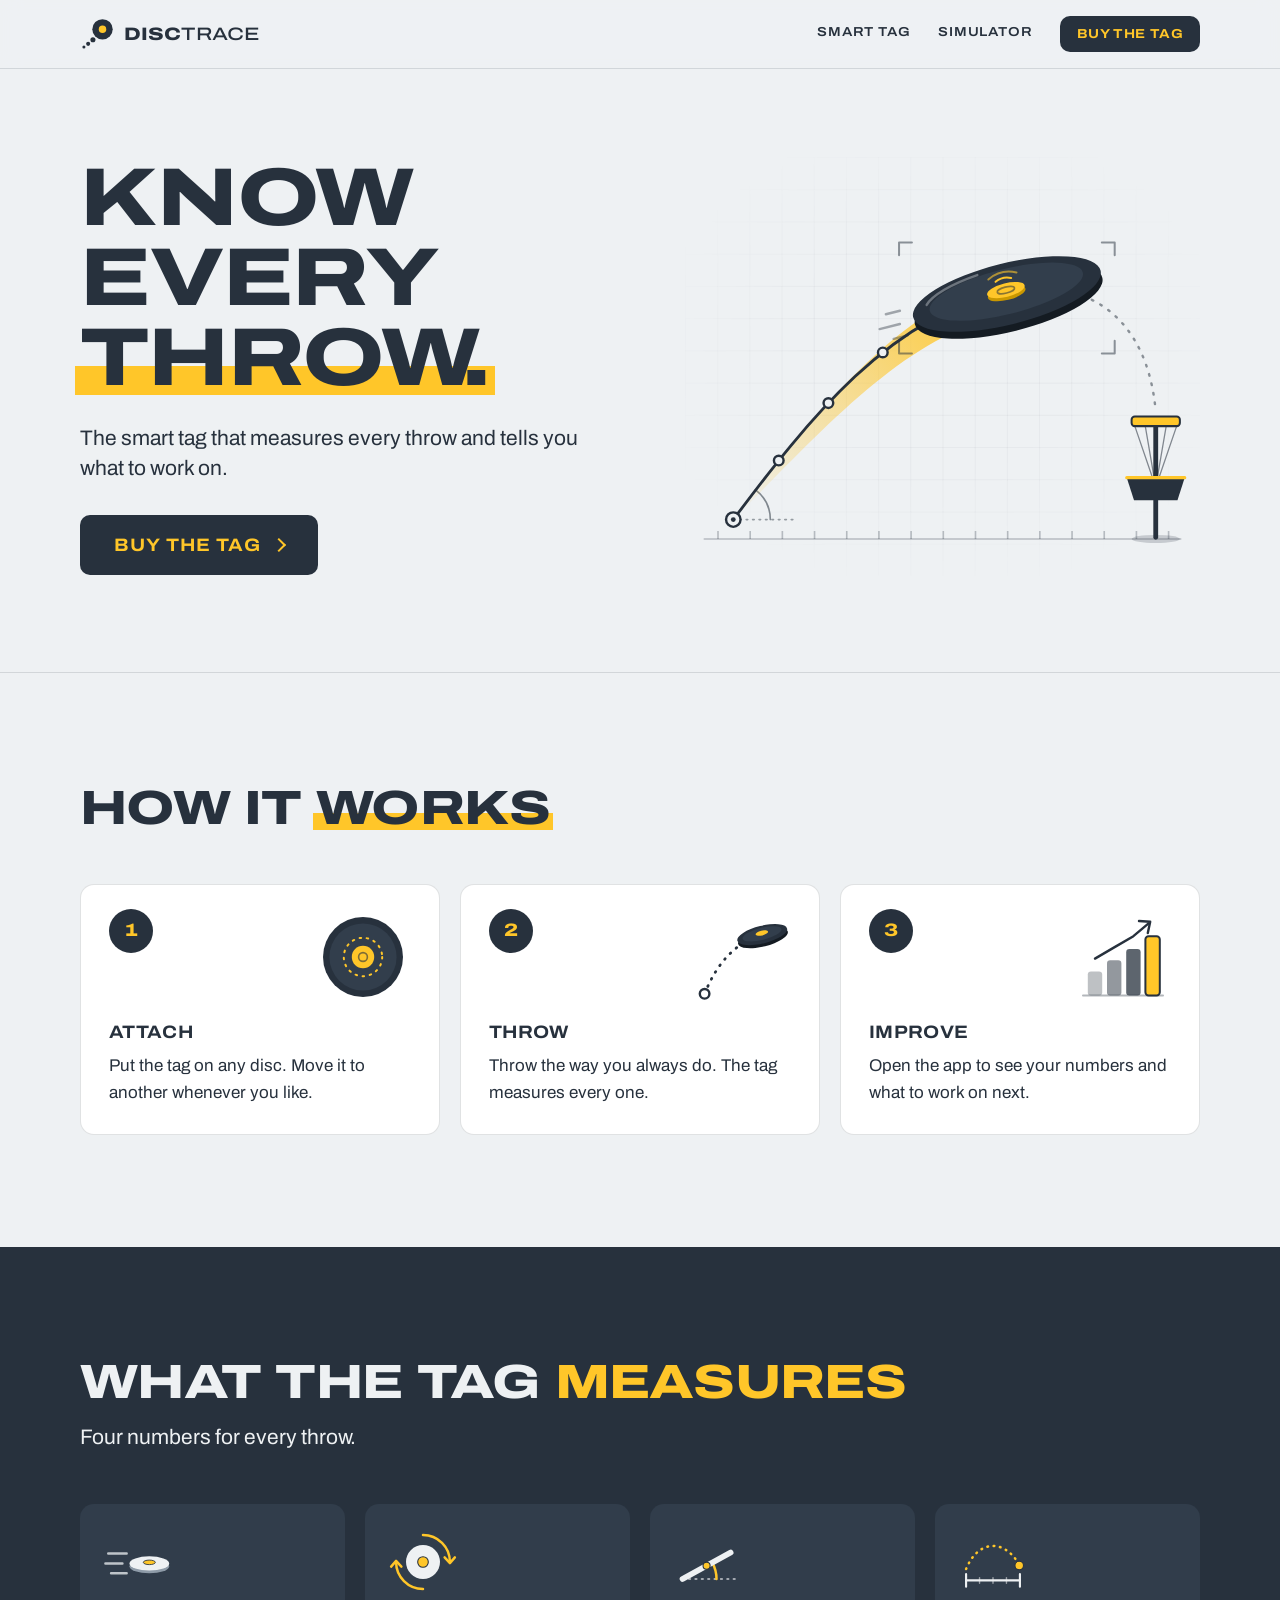
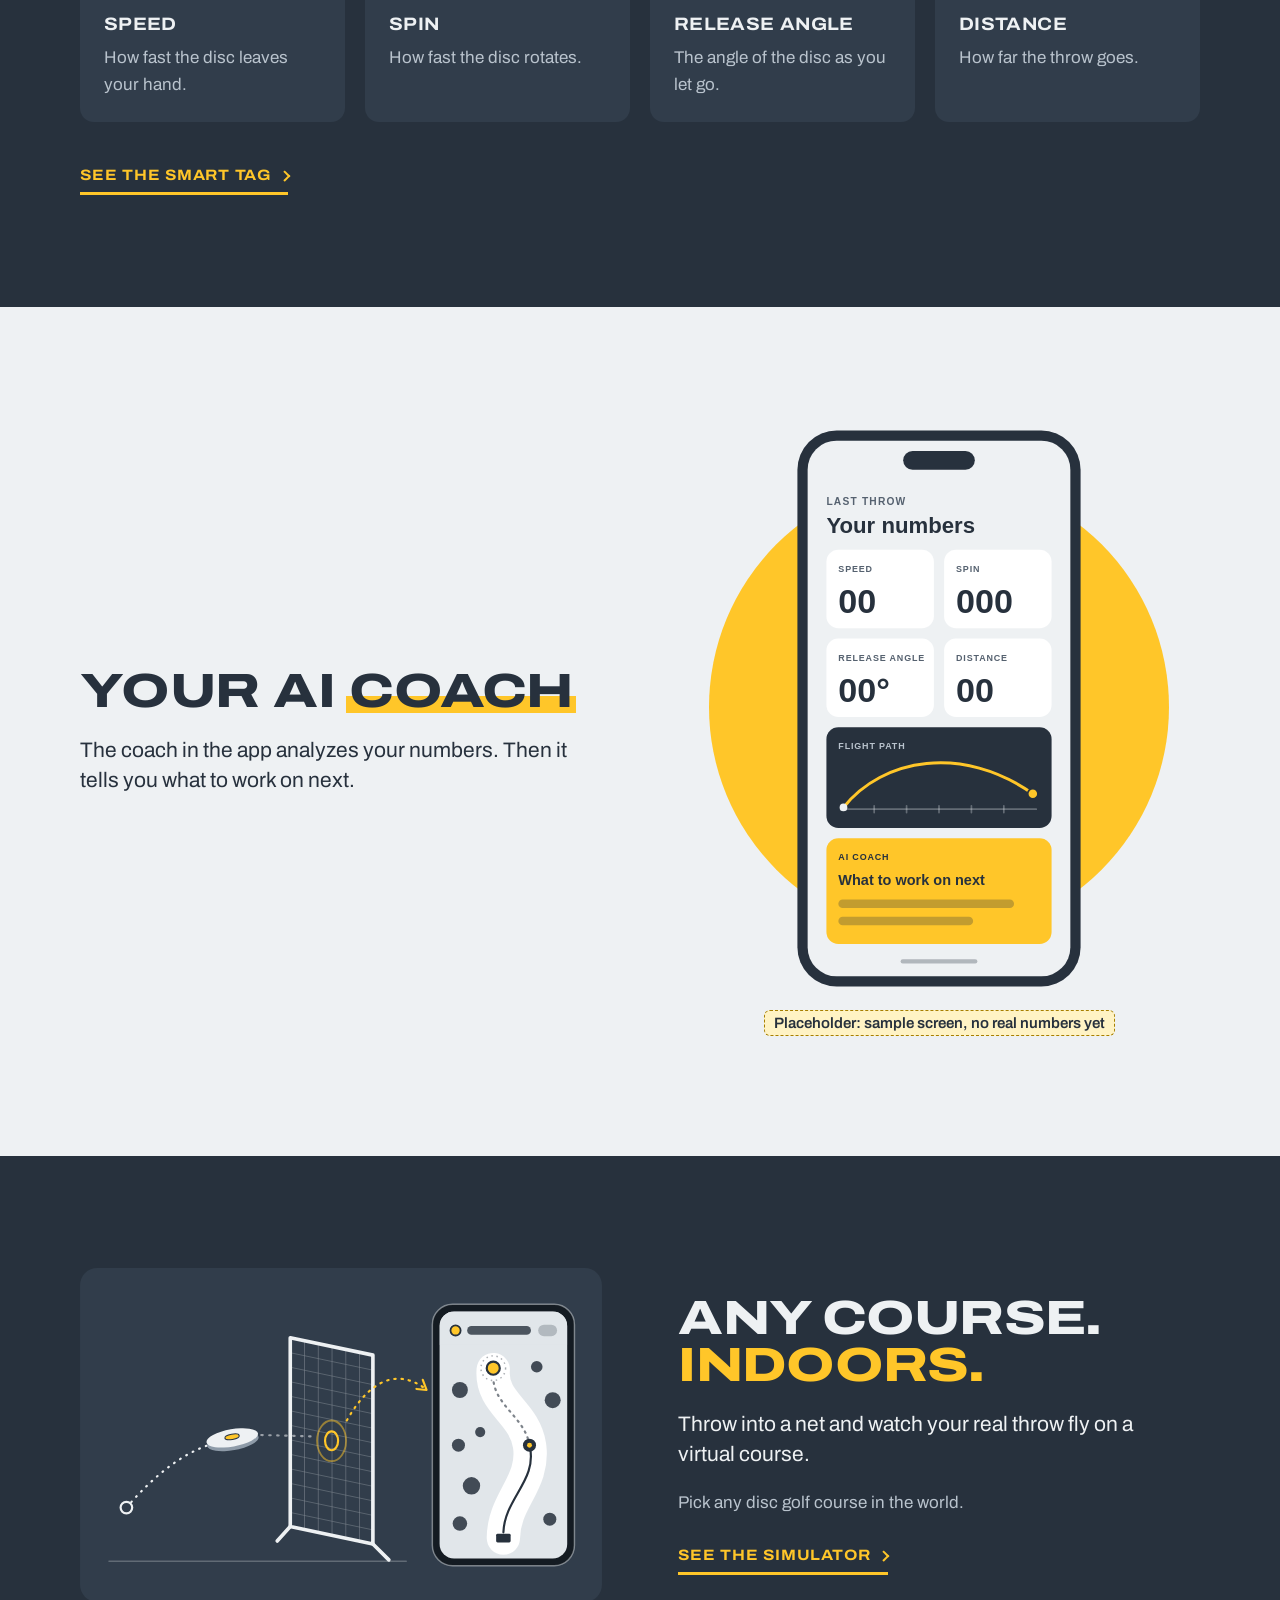
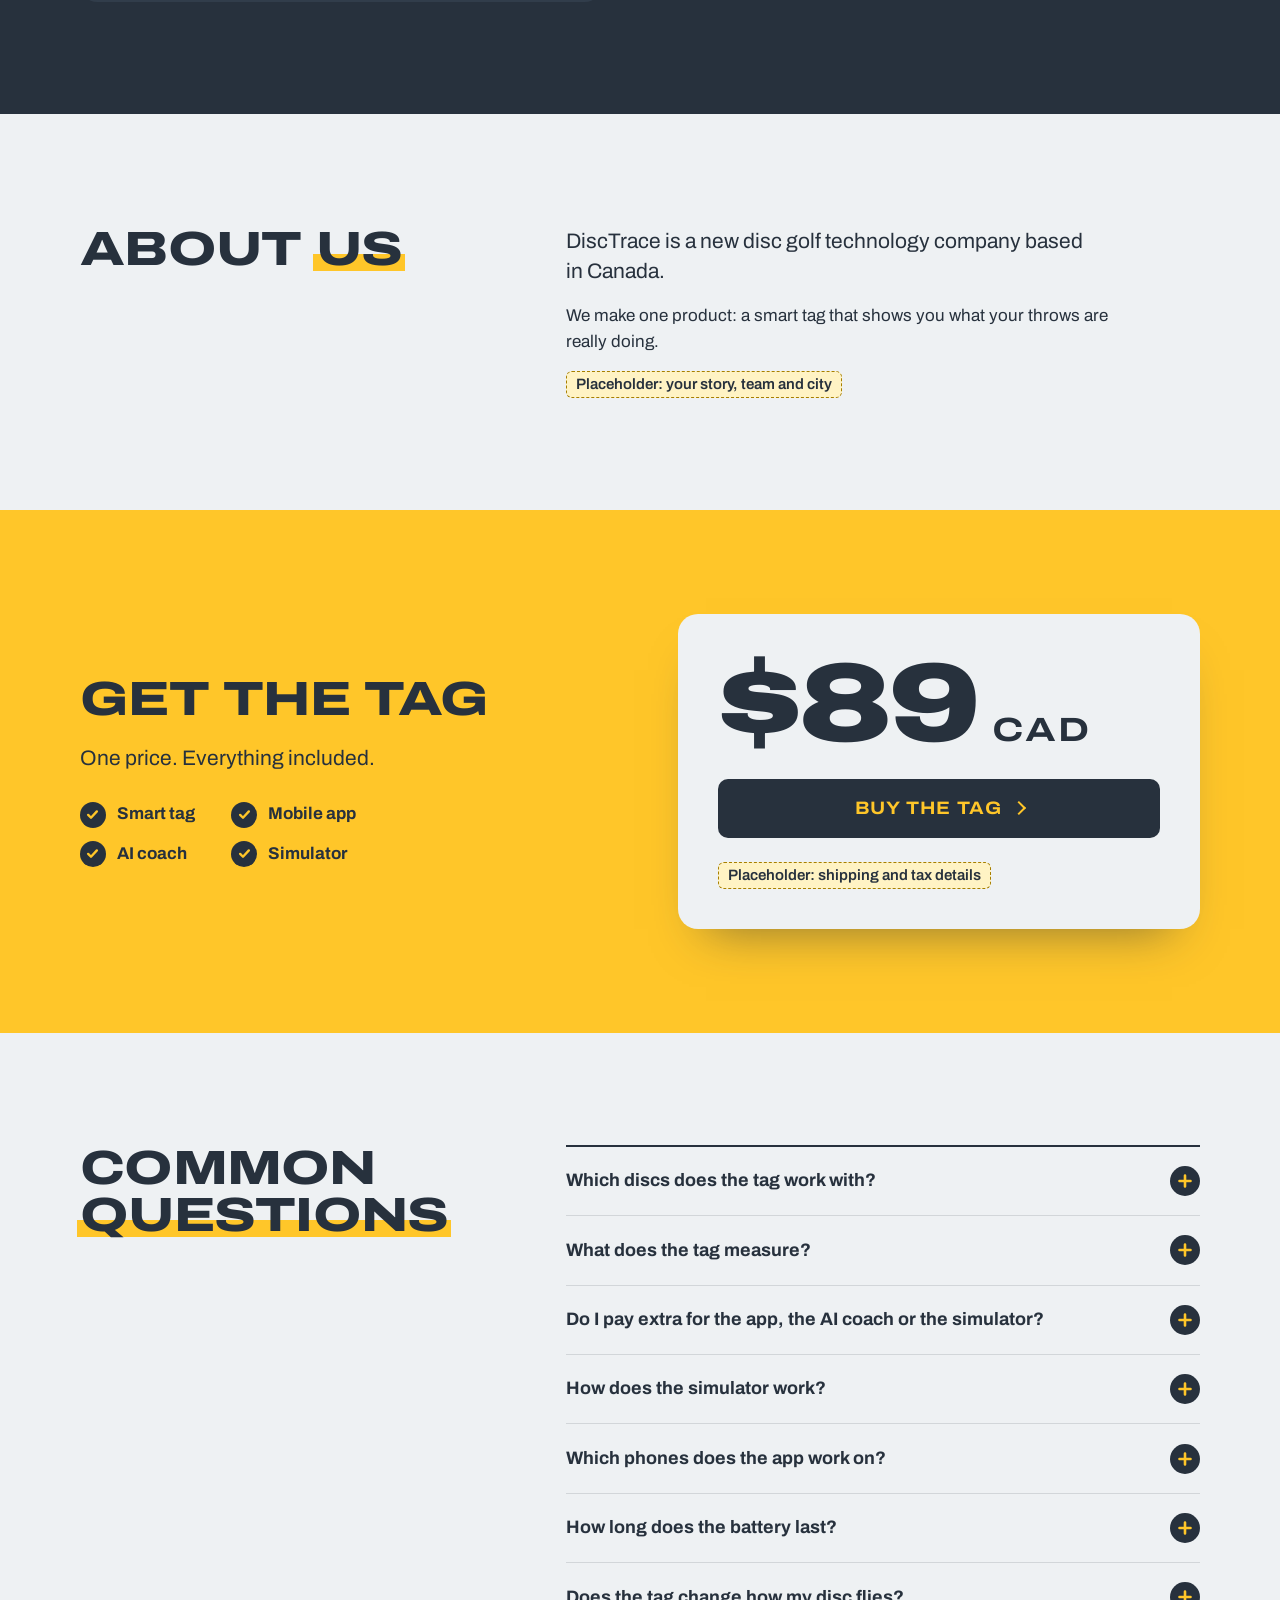
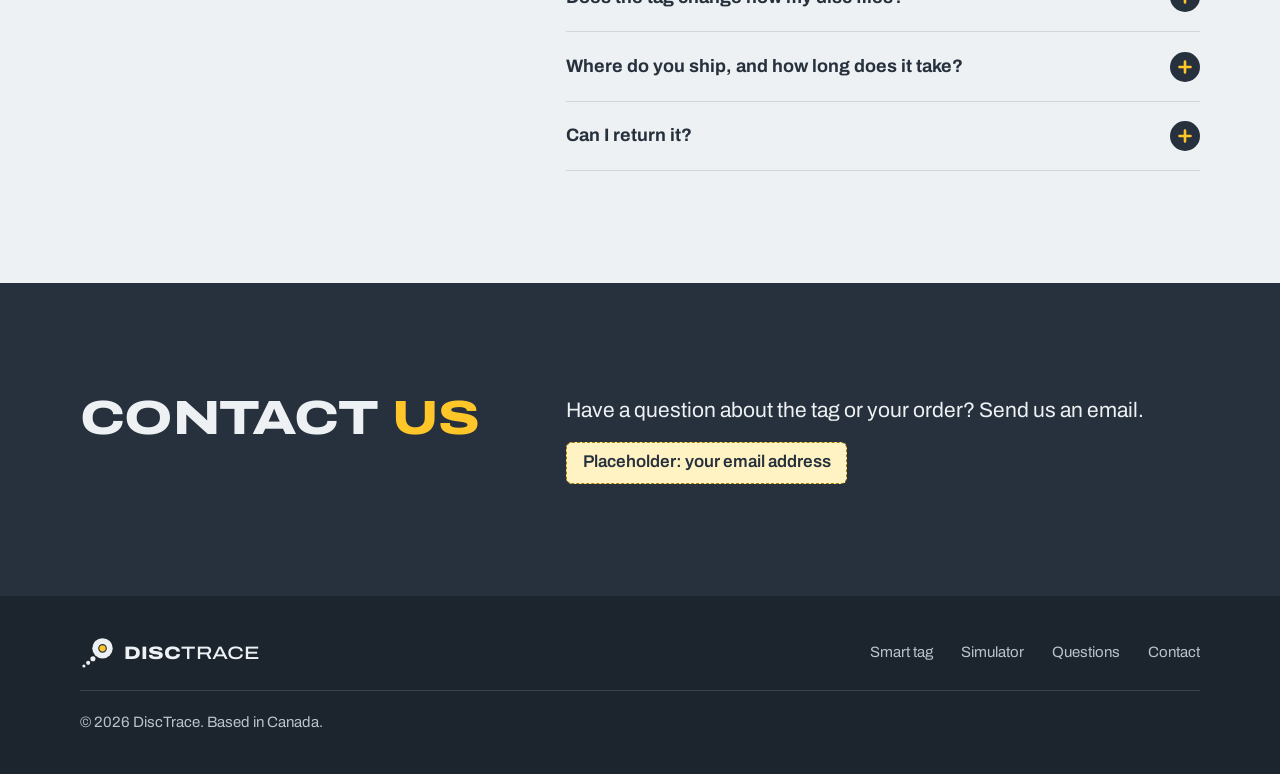
==== index.html @ f280b367 "Add DiscTrace website Static site: homepage, smart tag page and simulator page, with a shared styles" ====
<!doctype html>
<html lang="en-CA">
<head>
  <meta charset="utf-8">
  <meta name="viewport" content="width=device-width, initial-scale=1">
  <title>DiscTrace | The smart tag for disc golf</title>
  <meta name="description" content="DiscTrace is a smart tag that attaches to any disc and measures every throw: speed, spin, release angle and distance. $89 CAD, with the app, AI coach and simulator included.">
  <meta property="og:title" content="DiscTrace | The smart tag for disc golf">
  <meta property="og:description" content="A smart tag that measures every throw and tells you what to work on. $89 CAD.">
  <meta property="og:type" content="website">
  <meta name="theme-color" content="#EEF1F3">
  <link rel="icon" href="assets/favicon.svg" type="image/svg+xml">
  <link rel="preconnect" href="https://fonts.googleapis.com">
  <link rel="preconnect" href="https://fonts.gstatic.com" crossorigin>
  <link href="https://fonts.googleapis.com/css2?family=Archivo:wdth,wght@62..125,100..900&display=swap" rel="stylesheet">
  <link rel="stylesheet" href="styles.css">
</head>
<body>
  <a class="skip" href="#main">Skip to content</a>

  <header class="site-header">
    <div class="wrap header-row">
      <a class="logo" href="index.html" aria-label="DiscTrace home">
        <img src="assets/logo-mark.svg" width="34" height="34" alt="">
        <span class="logo-word">Disc<span>Trace</span></span>
      </a>
      <nav class="nav" aria-label="Main">
        <a href="smart-tag.html">Smart tag</a>
        <a href="simulator.html">Simulator</a>
      </nav>
      <a class="btn btn--sm" href="#buy">Buy the tag</a>
    </div>
  </header>

  <main id="main">

    <!-- Welcome -->
    <section class="hero">
      <div class="wrap hero-grid">
        <div class="hero-copy">
          <h1>Know every <span class="hl">throw.</span></h1>
          <p class="lead">The smart tag that measures every throw and tells you what to work on.</p>
          <a class="btn btn--lg" href="#buy">Buy the tag</a>
        </div>
        <div class="hero-art">
          <img src="assets/hero-flight.svg" width="640" height="520" alt="A disc with the DiscTrace tag at its centre, flying along a traced path toward a basket.">
        </div>
      </div>
    </section>

    <!-- How it works -->
    <section class="section section--ruled" id="how">
      <div class="wrap">
        <div class="section-head">
          <h2>How it <span class="hl">works</span></h2>
        </div>
        <ol class="steps">
          <li class="step">
            <div class="step-top">
              <span class="step-num">1</span>
              <img src="assets/step-attach.svg" width="120" height="120" alt="">
            </div>
            <h3>Attach</h3>
            <p>Put the tag on any disc. Move it to another whenever you like.</p>
          </li>
          <li class="step">
            <div class="step-top">
              <span class="step-num">2</span>
              <img src="assets/step-throw.svg" width="120" height="120" alt="">
            </div>
            <h3>Throw</h3>
            <p>Throw the way you always do. The tag measures every one.</p>
          </li>
          <li class="step">
            <div class="step-top">
              <span class="step-num">3</span>
              <img src="assets/step-improve.svg" width="120" height="120" alt="">
            </div>
            <h3>Improve</h3>
            <p>Open the app to see your numbers and what to work on next.</p>
          </li>
        </ol>
      </div>
    </section>

    <!-- What the tag measures -->
    <section class="section section--dark" id="measures">
      <div class="wrap">
        <div class="section-head">
          <h2>What the tag <span class="hl">measures</span></h2>
          <p class="lead">Four numbers for every throw.</p>
        </div>
        <ul class="metrics">
          <li class="metric">
            <img src="assets/metric-speed.svg" width="96" height="96" alt="">
            <h3>Speed</h3>
            <p>How fast the disc leaves your hand.</p>
          </li>
          <li class="metric">
            <img src="assets/metric-spin.svg" width="96" height="96" alt="">
            <h3>Spin</h3>
            <p>How fast the disc rotates.</p>
          </li>
          <li class="metric">
            <img src="assets/metric-angle.svg" width="96" height="96" alt="">
            <h3>Release angle</h3>
            <p>The angle of the disc as you let go.</p>
          </li>
          <li class="metric">
            <img src="assets/metric-distance.svg" width="96" height="96" alt="">
            <h3>Distance</h3>
            <p>How far the throw goes.</p>
          </li>
        </ul>
        <p class="section-foot"><a class="more" href="smart-tag.html">See the smart tag</a></p>
      </div>
    </section>

    <!-- AI coach -->
    <section class="section" id="coach">
      <div class="wrap split">
        <div class="split-copy">
          <h2>Your AI <span class="hl">coach</span></h2>
          <p class="lead">The coach in the app analyzes your numbers. Then it tells you what to work on next.</p>
        </div>
        <figure class="phone-art">
          <img src="assets/app-stats.svg" width="340" height="660" alt="The DiscTrace app showing speed, spin, release angle and distance for a throw, with the flight path and an AI coach card below.">
          <figcaption><span class="ph">Placeholder: sample screen, no real numbers yet</span></figcaption>
        </figure>
      </div>
    </section>

    <!-- Simulator -->
    <section class="section section--dark" id="simulator">
      <div class="wrap split split--flip">
        <div class="split-copy">
          <h2>Any course. <span class="hl">Indoors.</span></h2>
          <p class="lead">Throw into a net and watch your real throw fly on a virtual course.</p>
          <p>Pick any disc golf course in the world.</p>
          <a class="more" href="simulator.html">See the simulator</a>
        </div>
        <div class="split-art">
          <img src="assets/simulator.svg" width="720" height="460" alt="A disc thrown into an indoor net, with the throw continuing along a virtual hole on a phone screen.">
        </div>
      </div>
    </section>

    <!-- About us -->
    <section class="section" id="about">
      <div class="wrap duo">
        <h2>About <span class="hl">us</span></h2>
        <div class="stack">
          <p class="lead">DiscTrace is a new disc golf technology company based in Canada.</p>
          <p>We make one product: a smart tag that shows you what your throws are really doing.</p>
          <p><span class="ph">Placeholder: your story, team and city</span></p>
        </div>
      </div>
    </section>

    <!-- Price and buy -->
    <section class="buy" id="buy">
      <div class="wrap buy-grid">
        <div class="buy-copy">
          <h2>Get the tag</h2>
          <p class="lead">One price. Everything included.</p>
          <ul class="includes">
            <li>Smart tag</li>
            <li>Mobile app</li>
            <li>AI coach</li>
            <li>Simulator</li>
          </ul>
        </div>
        <div class="buy-card">
          <p class="price">$89 <small>CAD</small></p>
          <!-- CHECKOUT LINK: replace #CHECKOUT-LINK below with your real checkout address -->
          <a class="btn btn--lg btn--block" href="#CHECKOUT-LINK">Buy the tag</a>
          <p><span class="ph">Placeholder: shipping and tax details</span></p>
        </div>
      </div>
    </section>

    <!-- Common questions -->
    <section class="section" id="questions">
      <div class="wrap duo">
        <h2>Common <span class="hl">questions</span></h2>
        <div class="faq">
          <details>
            <summary>Which discs does the tag work with?</summary>
            <div class="answer">
              <p>Any disc. The tag attaches to any disc and moves easily from one to another.</p>
            </div>
          </details>
          <details>
            <summary>What does the tag measure?</summary>
            <div class="answer">
              <p>Speed, spin, release angle and distance, for every throw.</p>
            </div>
          </details>
          <details>
            <summary>Do I pay extra for the app, the AI coach or the simulator?</summary>
            <div class="answer">
              <p>No. All three are included in the $89 CAD price of the tag.</p>
            </div>
          </details>
          <details>
            <summary>How does the simulator work?</summary>
            <div class="answer">
              <p>You throw into a net indoors. The app shows your throw on any course you pick.</p>
            </div>
          </details>
          <details>
            <summary>Which phones does the app work on?</summary>
            <div class="answer">
              <p><span class="ph">Placeholder: supported phones and versions</span></p>
            </div>
          </details>
          <details>
            <summary>How long does the battery last?</summary>
            <div class="answer">
              <p><span class="ph">Placeholder: battery life and charging</span></p>
            </div>
          </details>
          <details>
            <summary>Does the tag change how my disc flies?</summary>
            <div class="answer">
              <p><span class="ph">Placeholder: tag weight and effect on flight</span></p>
            </div>
          </details>
          <details>
            <summary>Where do you ship, and how long does it take?</summary>
            <div class="answer">
              <p><span class="ph">Placeholder: shipping regions, costs and delivery times</span></p>
            </div>
          </details>
          <details>
            <summary>Can I return it?</summary>
            <div class="answer">
              <p><span class="ph">Placeholder: return policy and warranty</span></p>
            </div>
          </details>
        </div>
      </div>
    </section>

    <!-- Contact -->
    <section class="section section--dark" id="contact">
      <div class="wrap duo">
        <h2>Contact <span class="hl">us</span></h2>
        <div class="stack">
          <p class="lead">Have a question about the tag or your order? Send us an email.</p>
          <!-- CONTACT EMAIL: replace hello@example.com and the placeholder text with your real address -->
          <a class="contact-link" href="mailto:hello@example.com"><span class="ph">Placeholder: your email address</span></a>
        </div>
      </div>
    </section>

  </main>

  <footer class="site-footer">
    <div class="wrap footer-row">
      <a class="logo" href="index.html" aria-label="DiscTrace home">
        <img src="assets/logo-mark-light.svg" width="34" height="34" alt="">
        <span class="logo-word">Disc<span>Trace</span></span>
      </a>
      <nav class="footer-nav" aria-label="Footer">
        <a href="smart-tag.html">Smart tag</a>
        <a href="simulator.html">Simulator</a>
        <a href="index.html#questions">Questions</a>
        <a href="index.html#contact">Contact</a>
      </nav>
      <p class="footer-note">© 2026 DiscTrace. Based in Canada.</p>
    </div>
  </footer>
</body>
</html>
---- styles.css ----
/* ==========================================================================
   DiscTrace: shared styles for every page
   Colours: cool white #EEF1F3, steel grey #27313D, basket yellow #FFC629
   ========================================================================== */

:root {
  --cool: #EEF1F3;
  --steel: #27313D;
  --yellow: #FFC629;

  --steel-deep: #1C242D;   /* footer, button hover */
  --steel-soft: #313D4B;   /* cards on dark sections */
  --muted: #55616F;        /* quiet text on light */
  --mist: #B9C3CD;         /* quiet text on dark */
  --paper: #FFFFFF;        /* cards on light sections */
  --line: rgba(39, 49, 61, .14);

  --font: "Archivo", system-ui, -apple-system, "Segoe UI", Roboto, Helvetica, Arial, sans-serif;
  --wrap: 1120px;
  --gutter: clamp(1rem, 4vw, 2rem);
  --radius: 14px;
}

/* ---------- Base ---------- */

*, *::before, *::after { box-sizing: border-box; }

html {
  scroll-behavior: smooth;
  -webkit-text-size-adjust: 100%;
}

body {
  margin: 0;
  background: var(--cool);
  color: var(--steel);
  font-family: var(--font);
  font-size: 1.0625rem;
  line-height: 1.55;
  -webkit-font-smoothing: antialiased;
}

img { display: block; max-width: 100%; height: auto; }
h1, h2, h3, p, ul, ol, figure { margin: 0; }
ul, ol { padding: 0; list-style: none; }
a { color: inherit; }
[id] { scroll-margin-top: 110px; }
::selection { background: var(--yellow); color: var(--steel); }

.wrap {
  width: min(calc(100% - var(--gutter) * 2), var(--wrap));
  margin-inline: auto;
}

.skip {
  position: absolute;
  left: 1rem;
  top: -4rem;
  z-index: 20;
  background: var(--steel);
  color: var(--yellow);
  padding: .75rem 1rem;
  border-radius: 8px;
  font-weight: 700;
}
.skip:focus { top: 1rem; }

/* ---------- Type ---------- */

h1, h2 {
  font-weight: 800;
  font-stretch: 125%;
  text-transform: uppercase;
  letter-spacing: -.015em;
  line-height: .98;
  text-wrap: balance;
}
h1 { font-size: clamp(2.5rem, 6.4vw, 5.25rem); }
h2 { font-size: clamp(1.75rem, 4.2vw, 3rem); }
h3 {
  font-size: 1.125rem;
  font-weight: 700;
  font-stretch: 112%;
  text-transform: uppercase;
  letter-spacing: .02em;
  line-height: 1.2;
}

p { max-width: 34em; text-wrap: pretty; }
.lead {
  font-size: clamp(1.125rem, 1.7vw, 1.3125rem);
  line-height: 1.45;
  max-width: 28em;
}

/* Yellow marker under one word of a headline */
.hl {
  background: linear-gradient(transparent 60%, var(--yellow) 60% 92%, transparent 92%);
  padding-inline: .06em;
  margin-inline: -.06em;
  -webkit-box-decoration-break: clone;
  box-decoration-break: clone;
}
.section--dark .hl {
  background: none;
  padding: 0;
  margin: 0;
  color: var(--yellow);
}

/* Clearly marked placeholder: search the files for "Placeholder:" to find them all */
.ph {
  display: inline-block;
  padding: .15em .6em;
  border: 1.5px dashed #A77F00;
  border-radius: 6px;
  background: #FFF3C4;
  color: var(--steel);
  font-size: .9375rem;
  font-weight: 600;
  line-height: 1.35;
}

/* ---------- Buttons and links ---------- */

.btn {
  display: inline-flex;
  align-items: center;
  justify-content: center;
  gap: .7em;
  background: var(--steel);
  color: var(--yellow);
  border-radius: 10px;
  padding: 1.05em 1.7em;
  font-size: 1rem;
  font-weight: 700;
  font-stretch: 112%;
  letter-spacing: .05em;
  line-height: 1;
  text-transform: uppercase;
  text-decoration: none;
  transition: transform .15s ease, background-color .15s ease, box-shadow .15s ease;
}
.btn::after {
  content: "";
  width: .55em;
  height: .55em;
  border-top: .16em solid currentColor;
  border-right: .16em solid currentColor;
  transform: rotate(45deg);
  transition: transform .15s ease;
}
.btn:hover {
  background: var(--steel-deep);
  transform: translateY(-2px);
  box-shadow: 0 12px 24px -12px rgba(39, 49, 61, .7);
}
.btn:hover::after { transform: translateX(3px) rotate(45deg); }
.btn:focus-visible { outline: 3px solid var(--steel); outline-offset: 3px; }

.btn--sm { font-size: .8125rem; padding: .9em 1.25em; }
.btn--sm::after { display: none; }
.btn--lg { font-size: 1.125rem; padding: 1.15em 1.9em; }
.btn--block { width: 100%; }

.more {
  display: inline-flex;
  align-items: center;
  gap: .6em;
  padding-bottom: .3em;
  border-bottom: 3px solid var(--yellow);
  font-size: .9375rem;
  font-weight: 700;
  font-stretch: 112%;
  letter-spacing: .05em;
  text-transform: uppercase;
  text-decoration: none;
}
.more::after {
  content: "";
  width: .5em;
  height: .5em;
  border-top: .16em solid currentColor;
  border-right: .16em solid currentColor;
  transform: rotate(45deg);
  transition: transform .15s ease;
}
.more:hover::after { transform: translateX(3px) rotate(45deg); }
.more:focus-visible,
.nav a:focus-visible,
.logo:focus-visible,
.site-footer a:focus-visible,
.contact-link:focus-visible { outline: 3px solid currentColor; outline-offset: 4px; border-radius: 4px; }
.section--dark .more { color: var(--yellow); }

/* ---------- Header ---------- */

.site-header {
  position: sticky;
  top: 0;
  z-index: 10;
  background: rgba(238, 241, 243, .92);
  -webkit-backdrop-filter: saturate(1.4) blur(10px);
  backdrop-filter: saturate(1.4) blur(10px);
  border-bottom: 1px solid var(--line);
}
.header-row {
  display: flex;
  align-items: center;
  gap: 1.75rem;
  min-height: 68px;
}
.logo {
  display: inline-flex;
  align-items: center;
  gap: .6rem;
  margin-right: auto;
  text-decoration: none;
}
.logo img { width: 34px; height: 34px; }
.logo-word {
  font-size: 1.125rem;
  font-weight: 800;
  font-stretch: 125%;
  letter-spacing: .01em;
  line-height: 1;
  text-transform: uppercase;
}
.logo-word span { font-weight: 500; }

.nav { display: flex; gap: 1.75rem; }
.nav a {
  padding: .5rem 0;
  border-bottom: 3px solid transparent;
  font-size: .8125rem;
  font-weight: 600;
  font-stretch: 112%;
  letter-spacing: .06em;
  text-transform: uppercase;
  text-decoration: none;
}
.nav a:hover { border-bottom-color: var(--line); }
.nav a[aria-current="page"] { border-bottom-color: var(--yellow); }

/* ---------- Page top (hero) ---------- */

.hero {
  padding-block: clamp(2.5rem, 7vw, 5.5rem) clamp(3rem, 8vw, 6rem);
  overflow: hidden;
}
.hero-grid {
  display: grid;
  grid-template-columns: minmax(0, 1.05fr) minmax(0, 1fr);
  gap: clamp(2rem, 5vw, 4rem);
  align-items: center;
}
.hero-copy { display: grid; gap: 1.5rem; justify-items: start; }
.hero-copy .btn { margin-top: .5rem; }
.hero-art img { width: 100%; }

/* ---------- Sections ---------- */

.section { padding-block: clamp(3.5rem, 9vw, 7rem); }
.section--ruled { border-top: 1px solid var(--line); }
.section--dark { background: var(--steel); color: var(--cool); }
.section--dark p { color: var(--mist); }
.section--dark .lead { color: var(--cool); }

.section-head {
  display: grid;
  gap: 1rem;
  margin-bottom: clamp(2rem, 5vw, 3.25rem);
}
.section-foot { margin-top: 2.5rem; max-width: none; }

/* Two columns: words beside a graphic */
.split {
  display: grid;
  grid-template-columns: repeat(2, minmax(0, 1fr));
  gap: clamp(2rem, 6vw, 5rem);
  align-items: center;
}
.split-copy { display: grid; gap: 1.25rem; justify-items: start; }
.split-copy .more { margin-top: .5rem; }
.split--flip .split-art { order: -1; }
.split-art img { width: 100%; }

/* Two columns: headline beside text */
.duo {
  display: grid;
  grid-template-columns: minmax(0, .8fr) minmax(0, 1.2fr);
  gap: clamp(1.5rem, 5vw, 4rem);
  align-items: start;
}
.stack { display: grid; gap: 1rem; justify-items: start; }

/* ---------- Steps (attach, throw, improve) ---------- */

.steps {
  display: grid;
  grid-template-columns: repeat(3, minmax(0, 1fr));
  gap: 1.25rem;
}
.step {
  display: grid;
  gap: .6rem;
  align-content: start;
  padding: 1.5rem 1.75rem 1.75rem;
  background: var(--paper);
  border: 1px solid var(--line);
  border-radius: var(--radius);
}
.step-top {
  display: flex;
  align-items: flex-start;
  justify-content: space-between;
  margin-bottom: .5rem;
}
.step-top img { width: 96px; height: 96px; }
.step-num {
  display: grid;
  place-items: center;
  width: 44px;
  height: 44px;
  border-radius: 50%;
  background: var(--steel);
  color: var(--yellow);
  font-size: 1.125rem;
  font-weight: 800;
  font-stretch: 125%;
}

/* ---------- What the tag measures ---------- */

.metrics {
  display: grid;
  grid-template-columns: repeat(4, minmax(0, 1fr));
  gap: 1.25rem;
}
.metric {
  display: grid;
  gap: .6rem;
  align-content: start;
  padding: 1.5rem;
  background: var(--steel-soft);
  border-radius: var(--radius);
}
.metric img { width: 68px; height: 68px; margin-bottom: .5rem; }
.metric h3 { color: var(--cool); }

/* ---------- App screen graphic ---------- */

.phone-art {
  position: relative;
  display: grid;
  justify-items: center;
  gap: 1.25rem;
  padding-block: .5rem;
}
.phone-art::before {
  content: "";
  position: absolute;
  top: 46%;
  left: 50%;
  width: min(96%, 460px);
  aspect-ratio: 1;
  border-radius: 50%;
  background: var(--yellow);
  transform: translate(-50%, -50%);
}
.phone-art img { position: relative; width: min(68%, 290px); }
.phone-art figcaption { position: relative; text-align: center; }

/* ---------- Simple cards ---------- */

.cards {
  display: grid;
  grid-template-columns: repeat(3, minmax(0, 1fr));
  gap: 1.25rem;
}
.card {
  display: grid;
  gap: .6rem;
  align-content: start;
  justify-items: start;
  padding: 1.5rem 1.75rem 1.75rem;
  background: var(--paper);
  border: 1px solid var(--line);
  border-radius: var(--radius);
}

/* ---------- Specs table ---------- */

.specs {
  width: 100%;
  border-collapse: collapse;
  border-top: 2px solid var(--steel);
}
.specs th, .specs td {
  padding: 1rem 0;
  border-bottom: 1px solid var(--line);
  text-align: left;
  vertical-align: top;
}
.specs th { width: 42%; padding-right: 1rem; font-weight: 700; }

/* ---------- Price and buy ---------- */

.buy {
  background: var(--yellow);
  padding-block: clamp(3.5rem, 9vw, 6.5rem);
}
.buy-grid {
  display: grid;
  grid-template-columns: repeat(2, minmax(0, 1fr));
  gap: clamp(2rem, 6vw, 5rem);
  align-items: center;
}
.buy-copy { display: grid; gap: 1.25rem; }
.includes {
  display: grid;
  grid-template-columns: repeat(2, minmax(0, max-content));
  gap: .8rem 2.25rem;
  margin-top: .5rem;
}
.includes li {
  display: flex;
  align-items: center;
  gap: .7rem;
  font-weight: 700;
}
.includes li::before {
  content: "";
  flex: none;
  width: 26px;
  height: 26px;
  border-radius: 50%;
  background: var(--steel) url("data:image/svg+xml,%3Csvg xmlns='http://www.w3.org/2000/svg' viewBox='0 0 24 24'%3E%3Cpath d='M6.5 12.5l3.6 3.6 7.4-8' fill='none' stroke='%23FFC629' stroke-width='3' stroke-linecap='round' stroke-linejoin='round'/%3E%3C/svg%3E") center / 74% no-repeat;
}
.buy-card {
  display: grid;
  gap: 1.5rem;
  padding: clamp(1.5rem, 4vw, 2.5rem);
  background: var(--cool);
  border-radius: 20px;
  box-shadow: 0 28px 48px -28px rgba(39, 49, 61, .55);
}
.price {
  display: flex;
  align-items: baseline;
  gap: .14em;
  max-width: none;
  font-size: clamp(4rem, 11vw, 7rem);
  font-weight: 900;
  font-stretch: 125%;
  letter-spacing: -.03em;
  line-height: .9;
}
.price small { font-size: .3em; font-weight: 700; letter-spacing: .04em; }

/* ---------- Questions ---------- */

.faq { border-top: 2px solid var(--steel); }
.faq details { border-bottom: 1px solid var(--line); }
.faq summary {
  display: flex;
  align-items: center;
  justify-content: space-between;
  gap: 1rem;
  padding: 1.2rem 0;
  font-size: 1.125rem;
  font-weight: 700;
  line-height: 1.3;
  list-style: none;
  cursor: pointer;
}
.faq summary::-webkit-details-marker { display: none; }
.faq summary::after {
  content: "";
  flex: none;
  width: 30px;
  height: 30px;
  border-radius: 50%;
  background: var(--steel) url("data:image/svg+xml,%3Csvg xmlns='http://www.w3.org/2000/svg' viewBox='0 0 24 24'%3E%3Cpath d='M12 6.5v11M6.5 12h11' fill='none' stroke='%23FFC629' stroke-width='2.6' stroke-linecap='round'/%3E%3C/svg%3E") center / 80% no-repeat;
}
.faq details[open] summary::after {
  background-image: url("data:image/svg+xml,%3Csvg xmlns='http://www.w3.org/2000/svg' viewBox='0 0 24 24'%3E%3Cpath d='M6.5 12h11' fill='none' stroke='%23FFC629' stroke-width='2.6' stroke-linecap='round'/%3E%3C/svg%3E");
}
.faq summary:focus-visible { outline: 3px solid var(--steel); outline-offset: 2px; border-radius: 4px; }
.faq .answer { display: grid; gap: .6rem; justify-items: start; padding: 0 3rem 1.4rem 0; }

/* ---------- Contact and footer ---------- */

.contact-link { display: inline-block; text-decoration: none; }
.contact-link .ph { font-size: 1.0625rem; padding: .5em .9em; }

.site-footer {
  background: var(--steel-deep);
  color: var(--mist);
  padding-block: 2.5rem;
  font-size: .9375rem;
}
.footer-row {
  display: flex;
  flex-wrap: wrap;
  align-items: center;
  gap: 1.25rem 2.5rem;
}
.site-footer .logo { color: var(--cool); }
.footer-nav { display: flex; flex-wrap: wrap; gap: .75rem 1.75rem; }
.footer-nav a { text-decoration: none; }
.footer-nav a:hover { color: var(--yellow); }
.footer-note { width: 100%; max-width: none; padding-top: 1.25rem; border-top: 1px solid rgba(238, 241, 243, .14); }

/* ---------- Smaller screens ---------- */

@media (max-width: 900px) {
  .metrics { grid-template-columns: repeat(2, minmax(0, 1fr)); }
}

@media (max-width: 820px) {
  h1 { font-size: clamp(2.5rem, 10vw, 4.5rem); }
  .hero-grid, .split, .duo, .buy-grid { grid-template-columns: minmax(0, 1fr); }
  .split--flip .split-art { order: 0; }
  .hero-art { max-width: 520px; }
  .steps, .cards { grid-template-columns: minmax(0, 1fr); }
  .faq .answer { padding-right: 0; }
}

@media (max-width: 640px) {
  .header-row { flex-wrap: wrap; gap: 0 1rem; min-height: 0; padding-top: .6rem; }
  .nav { order: 3; width: 100%; gap: 1.5rem; margin-top: .6rem; border-top: 1px solid var(--line); }
  .nav a { padding: .65rem 0 .5rem; }
  .metric { padding: 1.25rem 1rem; }
  .specs th { width: 46%; }
}

@media (prefers-reduced-motion: reduce) {
  html { scroll-behavior: auto; }
  .btn, .btn::after, .more::after { transition: none; }
  .btn:hover { transform: none; }
}
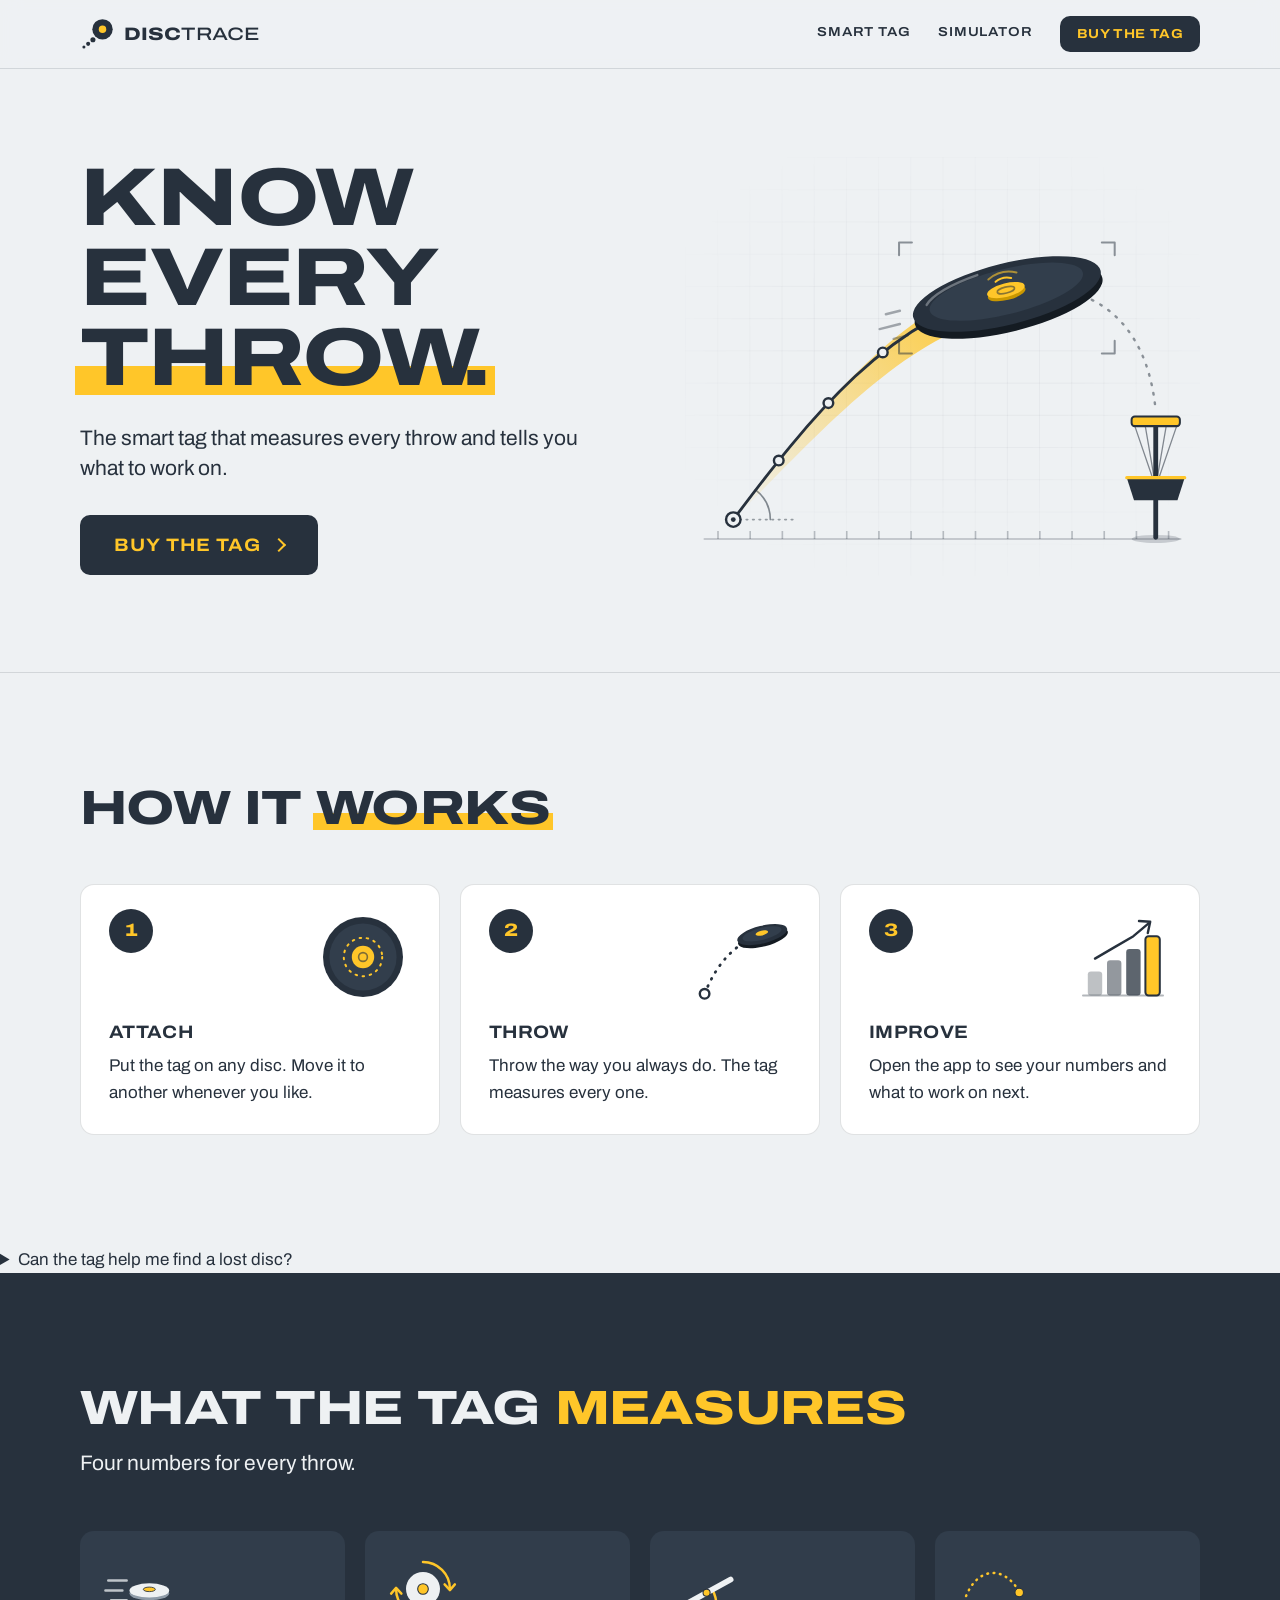
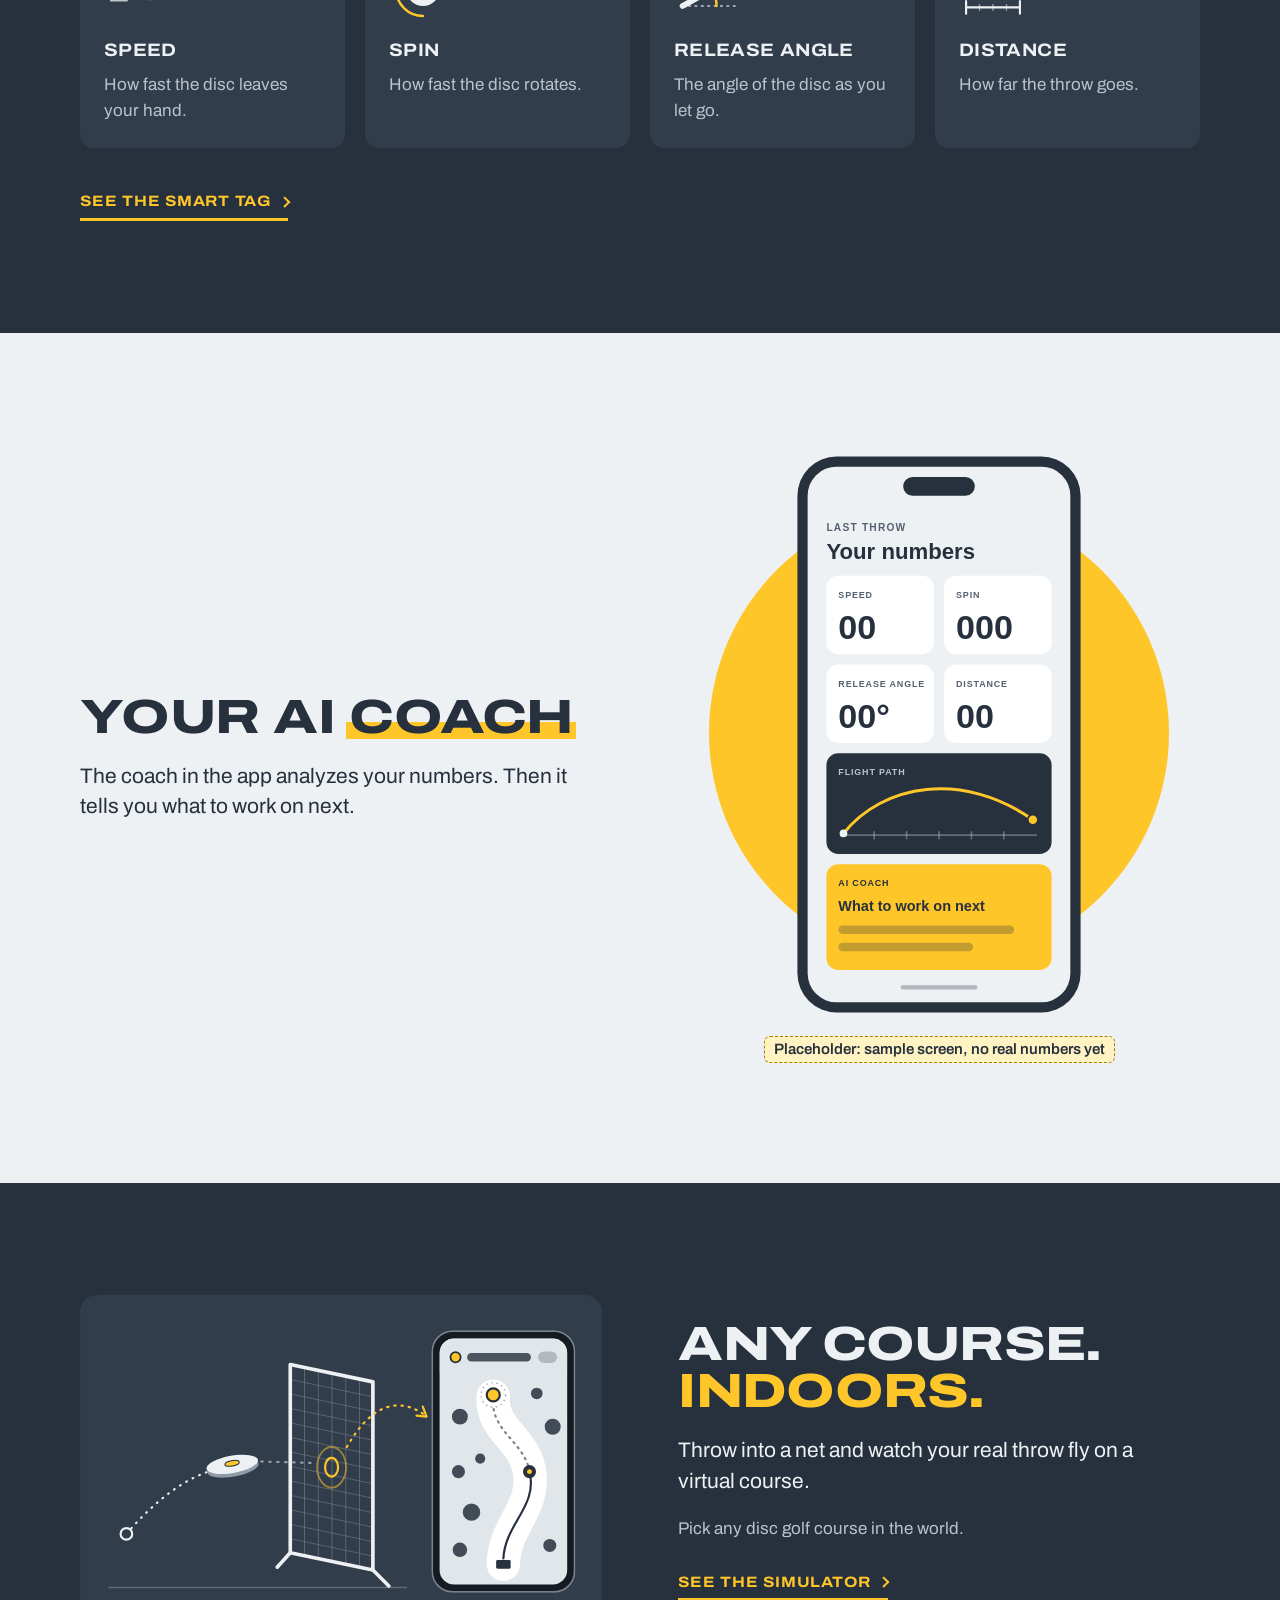
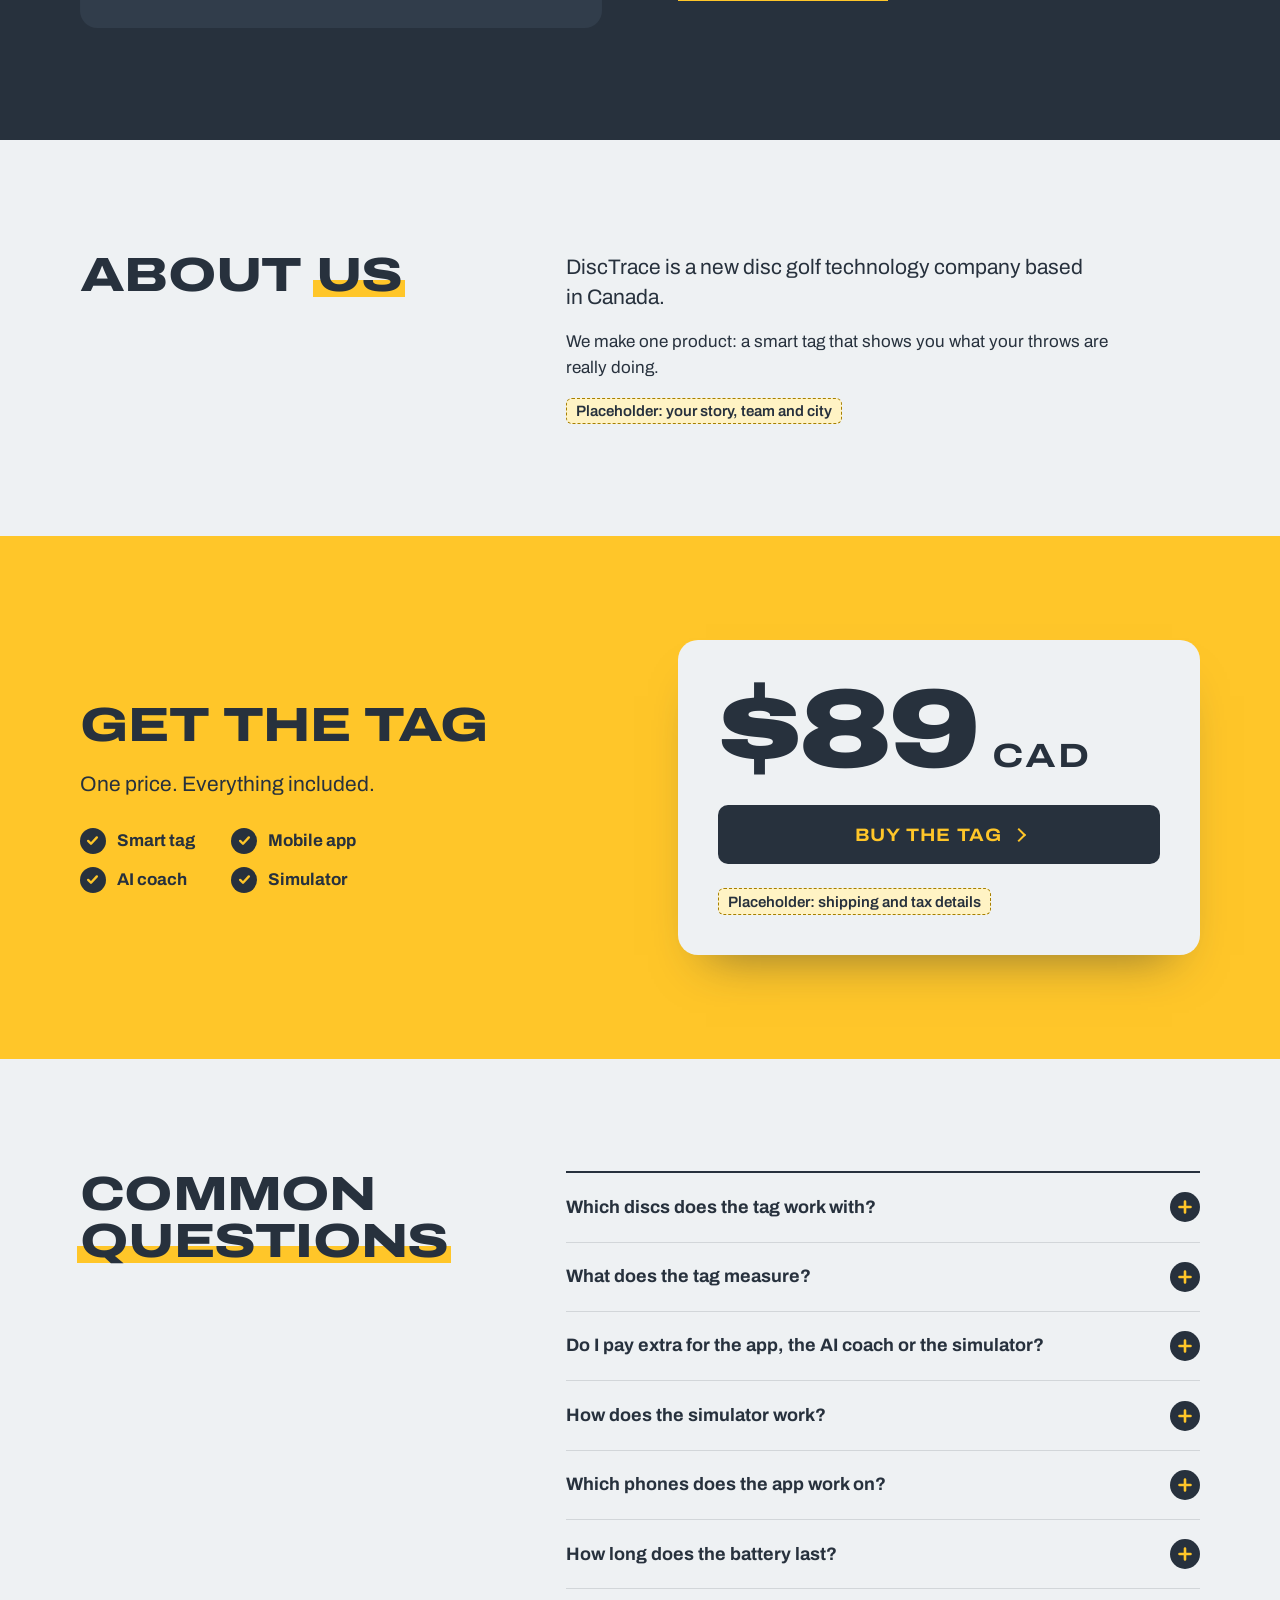
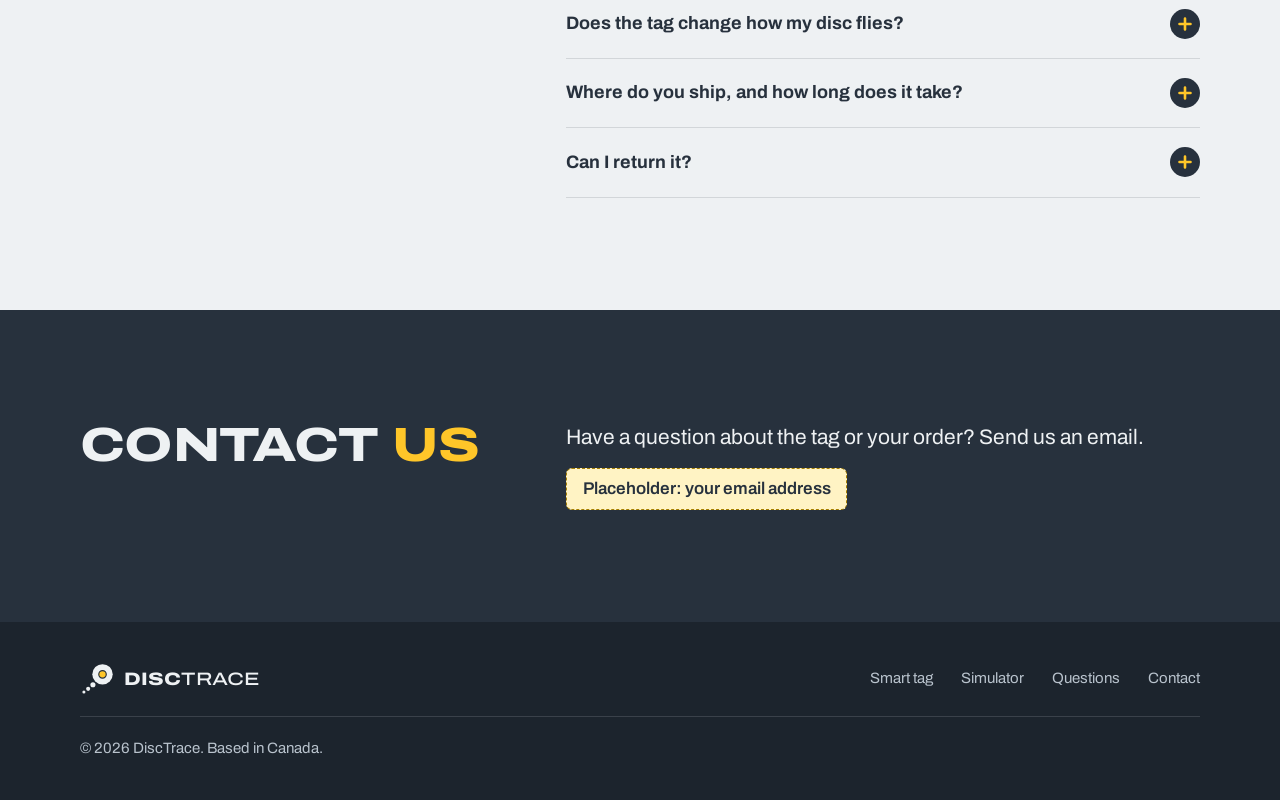
==== commit 1c03c20a: "(X) index.html" ====
--- a/index.html
+++ b/index.html
@@ -82,7 +82,14 @@
         </ol>
       </div>
     </section>
-
+    
+<details>
+  <summary>Can the tag help me find a lost disc?</summary>
+  <div class="answer">
+    <p>Yes. The tag can play a sound you can follow when your disc lands out of sight.</p>
+  </div>
+</details>
+    
     <!-- What the tag measures -->
     <section class="section section--dark" id="measures">
       <div class="wrap">
